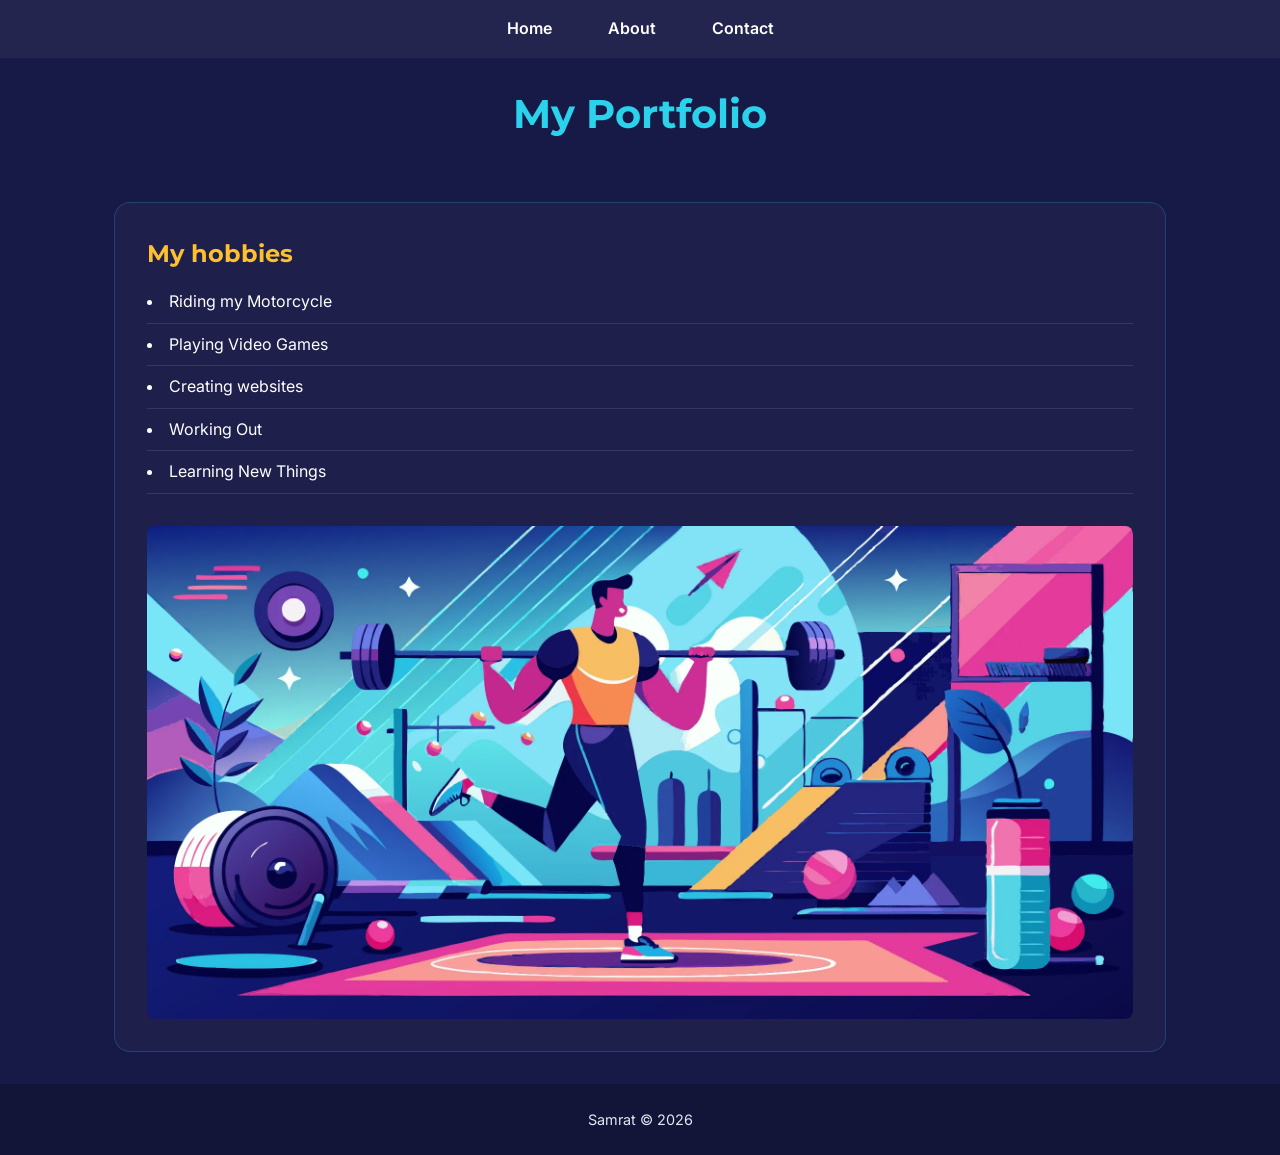
==== index.html @ 501aa0a3 "cleaner version" ====
<!DOCTYPE html>
<html lang="en">

<head>
    <meta charset="UTF-8">
    <meta name="viewport" content="width=device-width, initial-scale=1.0">
    <link rel="stylesheet" href="assets/css/style.css">
    <title>Home Page</title>
</head>

<body>
    <!--Share Navigation Header-->
    <header>
        <nav>
            <ul class="navigation">
                <li><a href="index.html">Home</a></li>
                <li><a href="about.html">About</a></li>
                <li><a href="contact.html">Contact</a></li>
            </ul>
        </nav>
        <h1 id="heading"> My Portfolio</h1>

    </header>
    <!--Main Content-->
    <main>
        <!--Section-->
        <section>
            <div class="parent">
                <div class="child">
                    <h2 style="margin: 0;">My hobbies</h2>
                    <ul class="hobbies">
                        <li>Riding my Motorcycle</li>
                        <li>Playing Video Games</li>
                        <li>Creating websites</li>
                        <li>Working Out</li>
                        <li>Learning New Things</li>
                    </ul>
                </div>
                <img src="assets/images/work_out.webp">
            
            </div>

        </section>
    </main>
    <!--Footer-->
    <footer>Samrat &copy; 2026</footer>
</body>

</html>
---- assets/css/style.css ----
@import url('https://fonts.googleapis.com/css2?family=Inter:wght@400;600&family=Montserrat:wght@700&display=swap');

:root {
  --color-neutral: #171946;  
  --color-primary: #2AD2EB;  
  --color-accent: #FFC02D;   
  --color-text: #FFFFFF;     
  --color-text-muted: #E2E8F0; 

  --font-heading: 'Montserrat', sans-serif;
  --font-body: 'Inter', sans-serif;

  --space-8: 8px;
  --space-16: 16px;
  --space-24: 24px;
  --space-32: 32px;
}

* {
  box-sizing: border-box;
  margin: 0;
  padding: 0;
}

body {
  background-color: var(--color-neutral);
  color: var(--color-text);
  font-family: var(--font-body);
  line-height: 1.6;
  min-height: 100vh;
  display: flex;
  flex-direction: column;
}

main {
  flex: 1;
  padding: var(--space-32) var(--space-24);
  max-width: 1100px;
  margin: 0 auto;
  width: 100%;
}

p {
  margin-bottom: var(--space-16);
  color: var(--color-text-muted);
  font-size: 1rem;
}

h2 {
  font-family: var(--font-heading);
  color: var(--color-accent);
  margin-bottom: var(--space-16);
}

img {
  max-width: 100%;
  height: auto;
  border-radius: var(--space-8);
}

footer {
  text-align: center;
  padding: var(--space-24);
  background-color: rgba(0, 0, 0, 0.2);
  color: var(--color-text-muted);
  font-size: 0.9rem;
  margin-top: auto;
}

#heading {
  font-family: var(--font-heading);
  color: var(--color-primary);
  text-align: center;
  padding: var(--space-24) 0;
  font-size: 2.5rem;
}

.navigation {
  list-style: none;
  display: flex;
  justify-content: center;
  gap: var(--space-24);
  padding: var(--space-16) 0;
  background-color: rgba(255, 255, 255, 0.05);
}

.navigation a {
  color: var(--color-text);
  text-decoration: none;
  font-weight: 600;
  padding: var(--space-8) var(--space-16);
  border-radius: var(--space-8);
  transition: all 0.3s ease;
}

.navigation a:hover {
  color: var(--color-neutral);
  background-color: var(--color-primary);
}

.parent {
  display: flex;
  flex-wrap: wrap;
  gap: var(--space-32);
  align-items: center;
  background-color: rgba(255, 255, 255, 0.03);
  padding: var(--space-32);
  border-radius: var(--space-16);
  border: 1px solid rgba(42, 210, 235, 0.2);
}

.child {
  flex: 1;
  min-width: 280px;
}

@media (max-width: 1200px) {
  #heading {
    font-size: 2rem;
  }

  .navigation {
    gap: var(--space-8);
  }

  .navigation a {
    padding: var(--space-8);
    font-size: 0.9rem;
  }

  .parent {
    padding: var(--space-16);
  }
}

@media (max-width: 768px) {
  .navigation {
    flex-direction: column;
    align-items: center;
  }

  #heading {
    font-size: 1.75rem;
  }

  main {
    padding: var(--space-16);
  }

}
.hobbies {
  list-style-position: inside;
  margin-top: var(--space-8);
}

.hobbies li {
  padding: var(--space-8) 0;
  border-bottom: 1px solid rgba(255, 255, 255, 0.1);
}

.about-description {
  background-color: rgba(255, 255, 255, 0.03);
  padding: var(--space-32);
  border-radius: var(--space-16);
  max-width: 800px;
  margin: 0 auto;
}

.contact-detail {
  background-color: rgba(255, 255, 255, 0.03);
  padding: var(--space-32);
  border-radius: var(--space-16);
  line-height: 2;
  font-size: 1.1rem;
  max-width: 600px;
  margin: 0 auto;
}
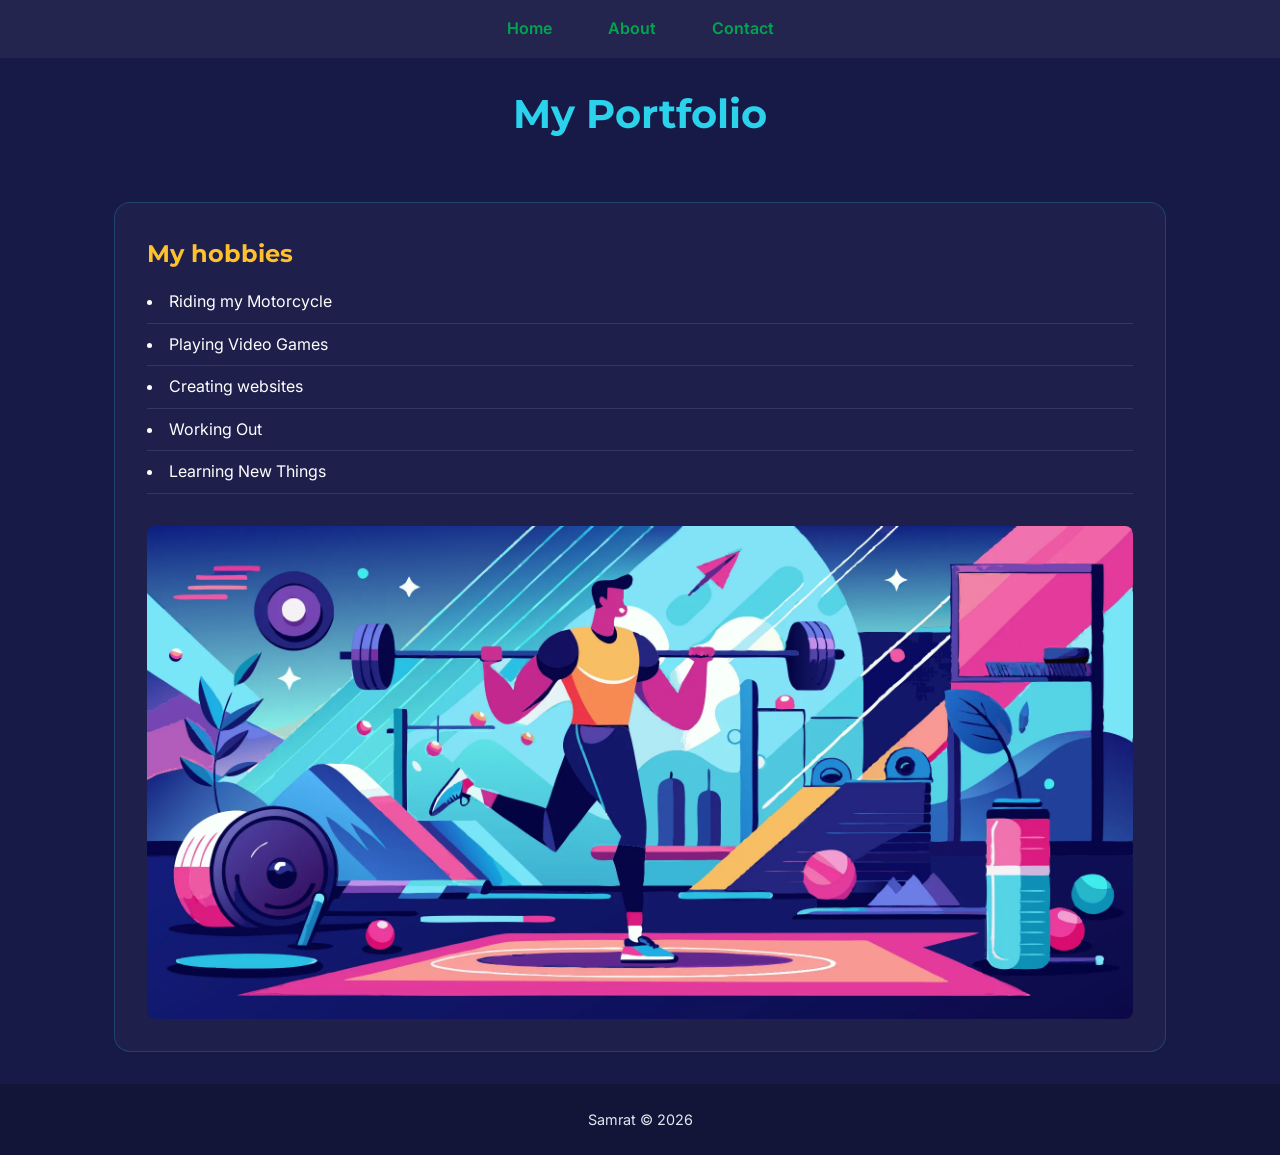
==== commit 45334034: "according to milestone assignment" ====
--- a/index.html
+++ b/index.html
@@ -36,7 +36,7 @@
                         <li>Learning New Things</li>
                     </ul>
                 </div>
-                <img src="assets/images/work_out.webp">
+                <img src="assets/images/work_out.webp" alt="An AI generated image showing a man doing lunges with three 25 pounds of weight-plates on each side of the barbell">
             
             </div>
 
--- a/assets/css/style.css
+++ b/assets/css/style.css
@@ -6,6 +6,7 @@
   --color-accent: #FFC02D;   
   --color-text: #FFFFFF;     
   --color-text-muted: #E2E8F0; 
+  --color-text-nav: #00A550;
 
   --font-heading: 'Montserrat', sans-serif;
   --font-body: 'Inter', sans-serif;
@@ -85,7 +86,7 @@
 }
 
 .navigation a {
-  color: var(--color-text);
+  color: var(--color-text-nav);
   text-decoration: none;
   font-weight: 600;
   padding: var(--space-8) var(--space-16);
@@ -166,6 +167,7 @@
   margin: 0 auto;
 }
 
+/* Gestalt Principles */
 .contact-detail {
   background-color: rgba(255, 255, 255, 0.03);
   padding: var(--space-32);
@@ -174,4 +176,106 @@
   font-size: 1.1rem;
   max-width: 600px;
   margin: 0 auto;
+}
+
+.contact-detail fieldset.form-group-fieldset {
+  border: 1px solid rgba(42, 210, 235, 0.3);
+  border-radius: var(--space-8);
+  padding: var(--space-16);
+  margin-bottom: var(--space-24);
+}
+
+.contact-detail legend {
+  font-family: var(--font-heading);
+  color: var(--color-primary);
+  font-weight: 600;
+  padding: 0 var(--space-8);
+}
+
+.form-field {
+  display: flex;
+  flex-direction: column;
+  margin-bottom: var(--space-16);
+}
+
+.form-field label {
+  font-weight: 600;
+  margin-bottom: var(--space-8, 8px);
+  color: var(--color-text);
+  font-size: 0.95rem;
+}
+
+.required {
+  color: #ff6b6b;
+  margin-left: 2px;
+}
+
+.form-field input[type="text"],
+.form-field input[type="email"],
+.form-field textarea {
+  width: 100%;
+  padding: var(--space-8) var(--space-16);
+  font-family: var(--font-body);
+  font-size: 1rem;
+  background-color: rgba(255, 255, 255, 0.05);
+  border: 1px solid rgba(255, 255, 255, 0.2);
+  border-radius: 4px;
+  color: var(--color-text);
+  transition: border-color 0.2s ease, box-shadow 0.2s ease;
+}
+
+.form-field input:focus,
+.form-field textarea:focus,
+.submit-btn:focus {
+  outline: 2px solid var(--color-accent);
+  outline-offset: 2px;
+  border-color: var(--color-accent);
+}
+
+.form-field-radio {
+  display: flex;
+  align-items: center;
+  gap: var(--space-8);
+  margin-bottom: var(--space-8);
+}
+
+.form-field-radio input[type="radio"] {
+  accent-color: var(--color-primary);
+  width: 18px;
+  height: 18px;
+}
+
+
+.form-field.has-error input {
+  border: 2px solid #ff6b6b;
+  background-color: rgba(255, 107, 107, 0.08);
+}
+
+/* error message for email */
+.error-message {
+  display: block;
+  color: #ff6b6b;
+  font-size: 0.875rem;
+  font-weight: 600;
+  margin-top: var(--space-8);
+}
+
+/* Action Button */
+.submit-btn {
+  background-color: var(--color-primary);
+  color: var(--color-neutral);
+  font-family: var(--font-heading);
+  font-size: 1rem;
+  font-weight: 700;
+  padding: var(--space-16) var(--space-24);
+  border: none;
+  border-radius: var(--space-8);
+  cursor: pointer;
+  transition: background-color 0.2s ease, transform 0.1s ease;
+  width: 100%;
+}
+
+/* Color change when hovering */
+.submit-btn:hover {
+  background-color: var(--color-accent);
 }
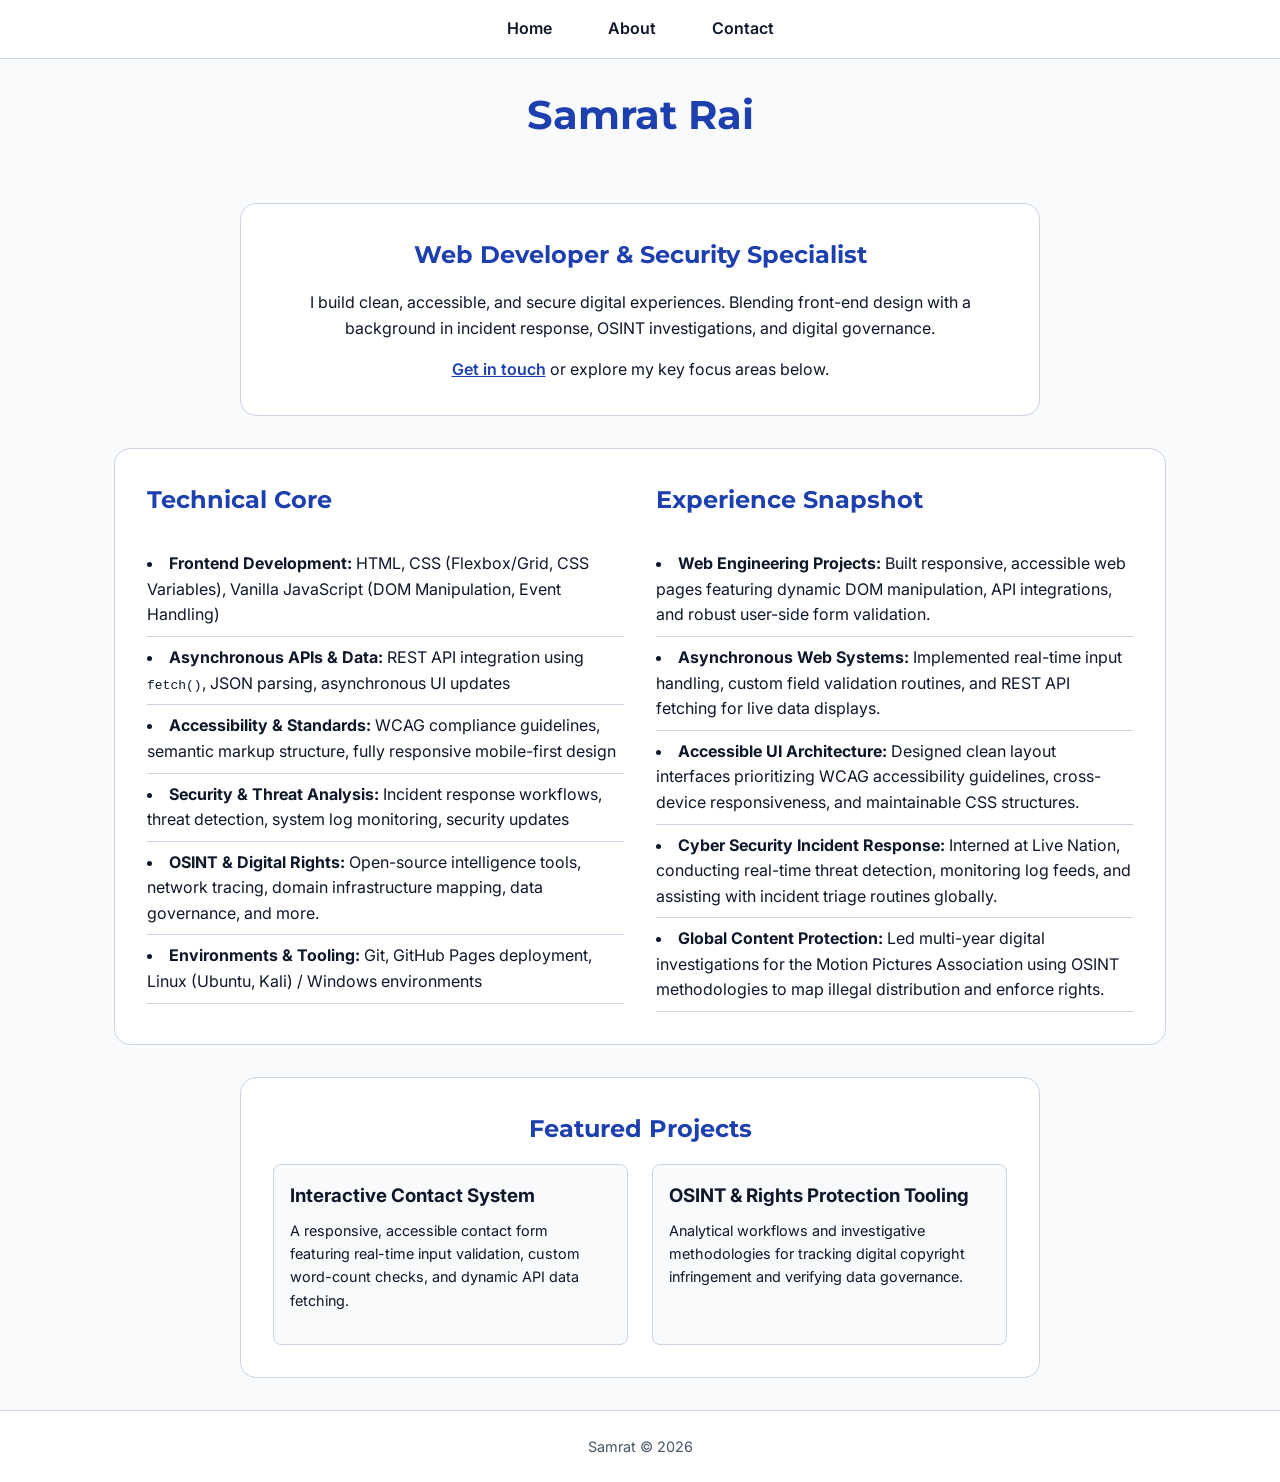
==== commit 71cce4fd: "updated home page and about page" ====
--- a/index.html
+++ b/index.html
@@ -5,11 +5,10 @@
     <meta charset="UTF-8">
     <meta name="viewport" content="width=device-width, initial-scale=1.0">
     <link rel="stylesheet" href="assets/css/style.css">
-    <title>Home Page</title>
+    <title>Samrat Rai | Web Developer & Security Specialist</title>
 </head>
 
 <body>
-    <!--Share Navigation Header-->
     <header>
         <nav>
             <ul class="navigation">
@@ -18,31 +17,108 @@
                 <li><a href="contact.html">Contact</a></li>
             </ul>
         </nav>
-        <h1 id="heading"> My Portfolio</h1>
+        <h1 id="heading">Samrat Rai</h1>
+    </header>
 
-    </header>
-    <!--Main Content-->
     <main>
-        <!--Section-->
-        <section>
-            <div class="parent">
-                <div class="child">
-                    <h2 style="margin: 0;">My hobbies</h2>
+        <section class="about-description" style="text-align: center; margin-bottom: 32px;">
+            <h2>Web Developer & Security Specialist</h2>
+            <p>I build clean, accessible, and secure digital experiences. Blending front-end design with a background in
+                incident response, OSINT investigations, and digital governance.</p>
+            <p style="margin-bottom: 0;">
+                <a href="contact.html" aria-label="click here to send me a message"
+                    style="color: var(--color-primary); font-weight: 600; text-decoration: underline;">Get in touch</a>
+                or explore my key focus areas below.
+            </p>
+        </section>
+
+        <section class="parent" style="margin-bottom: 32px;">
+            <!-- Column 1: Technical Core Container -->
+            <div class="child">
+                <div class="card-container">
+                    <h2 style="margin-top: 0;">Technical Core</h2>
                     <ul class="hobbies">
-                        <li>Riding my Motorcycle</li>
-                        <li>Playing Video Games</li>
-                        <li>Creating websites</li>
-                        <li>Working Out</li>
-                        <li>Learning New Things</li>
+                        <li>
+                            <strong>Frontend Development:</strong> HTML, CSS (Flexbox/Grid, CSS Variables), Vanilla
+                            JavaScript (DOM Manipulation, Event Handling)
+                        </li>
+                        <li>
+                            <strong>Asynchronous APIs & Data:</strong> REST API integration using <code>fetch()</code>,
+                            JSON parsing, asynchronous UI updates
+                        </li>
+                        <li>
+                            <strong>Accessibility & Standards:</strong> WCAG compliance guidelines, semantic markup
+                            structure, fully responsive mobile-first design
+                        </li>
+                        <li>
+                            <strong>Security & Threat Analysis:</strong> Incident response workflows, threat detection,
+                            system log monitoring, security updates
+                        </li>
+                        <li>
+                            <strong>OSINT & Digital Rights:</strong> Open-source intelligence tools, network tracing,
+                            domain infrastructure mapping, data governance, and more.
+                        </li>
+                        <li>
+                            <strong>Environments & Tooling:</strong> Git, GitHub Pages deployment, Linux (Ubuntu, Kali)
+                            /
+                            Windows environments
+                        </li>
                     </ul>
                 </div>
-                <img src="assets/images/work_out.webp" alt="An AI generated image showing a man doing lunges with three 25 pounds of weight-plates on each side of the barbell">
-            
             </div>
 
+            <div class="child">
+                <div class="card-container">
+                    <h2 style="margin-top: 0;">Experience Snapshot</h2>
+                    <ul class="hobbies">
+                        <li>
+                            <strong>Web Engineering Projects:</strong> Built responsive, accessible web pages featuring
+                            dynamic DOM manipulation, API integrations, and robust user-side form validation.
+                        </li>
+                        <li>
+                            <strong>Asynchronous Web Systems:</strong> Implemented real-time input handling, custom
+                            field validation routines, and REST API fetching for live data displays.
+                        </li>
+                        <li>
+                            <strong>Accessible UI Architecture:</strong> Designed clean layout interfaces prioritizing
+                            WCAG accessibility guidelines, cross-device responsiveness, and maintainable CSS
+                            structures.
+                        </li>
+                        <li>
+                            <strong>Cyber Security Incident Response:</strong> Interned at Live Nation, conducting
+                            real-time threat detection, monitoring log feeds, and assisting with incident triage
+                            routines globally.
+                        </li>
+                        <li>
+                            <strong>Global Content Protection:</strong> Led multi-year digital investigations for the
+                            Motion Pictures Association using OSINT methodologies to map illegal distribution and
+                            enforce rights.
+                        </li>
+
+                    </ul>
+                </div>
+            </div>
+        </section>
+
+        <section class="about-description">
+            <h2 style="text-align: center;">Featured Projects</h2>
+            <div style="display: flex; flex-wrap: wrap; gap: 24px; margin-top: 16px;">
+                <div
+                    style="flex: 1; min-width: 250px; border: 1px solid var(--color-border); padding: 16px; border-radius: 8px; background: var(--color-bg);">
+                    <h3>Interactive Contact System</h3>
+                    <p style="font-size: 0.9rem; margin-top: 8px;">A responsive, accessible contact form featuring
+                        real-time input validation, custom word-count checks, and dynamic API data fetching.</p>
+                </div>
+                <div
+                    style="flex: 1; min-width: 250px; border: 1px solid var(--color-border); padding: 16px; border-radius: 8px; background: var(--color-bg);">
+                    <h3>OSINT & Rights Protection Tooling</h3>
+                    <p style="font-size: 0.9rem; margin-top: 8px;">Analytical workflows and investigative methodologies
+                        for tracking digital copyright infringement and verifying data governance.</p>
+                </div>
+            </div>
         </section>
     </main>
-    <!--Footer-->
+
     <footer>Samrat &copy; 2026</footer>
 </body>
 
--- a/assets/css/style.css
+++ b/assets/css/style.css
@@ -1,12 +1,16 @@
 @import url('https://fonts.googleapis.com/css2?family=Inter:wght@400;600&family=Montserrat:wght@700&display=swap');
 
 :root {
-  --color-neutral: #171946;  
-  --color-primary: #2AD2EB;  
-  --color-accent: #FFC02D;   
-  --color-text: #FFFFFF;     
-  --color-text-muted: #E2E8F0; 
-  --color-text-nav: #00A550;
+  --color-bg: #f8fafc;
+  --color-surface: #ffffff;
+  --color-primary: #1e40af;
+  --color-accent: #0284c7;
+  --color-text: #0f172a;
+  --color-text-muted: #475569;
+  --color-text-nav: #0f172a;
+  --color-border: #cbd5e1;
+  --color-error: #dc2626;
+  --color-success: #16a34a;
 
   --font-heading: 'Montserrat', sans-serif;
   --font-body: 'Inter', sans-serif;
@@ -24,7 +28,7 @@
 }
 
 body {
-  background-color: var(--color-neutral);
+  background-color: var(--color-bg);
   color: var(--color-text);
   font-family: var(--font-body);
   line-height: 1.6;
@@ -35,7 +39,7 @@
 
 main {
   flex: 1;
-  padding: var(--space-32) var(--space-24);
+  padding: var(--space-16);
   max-width: 1100px;
   margin: 0 auto;
   width: 100%;
@@ -43,13 +47,13 @@
 
 p {
   margin-bottom: var(--space-16);
-  color: var(--color-text-muted);
+  color: var(--color-text);
   font-size: 1rem;
 }
 
 h2 {
   font-family: var(--font-heading);
-  color: var(--color-accent);
+  color: var(--color-primary);
   margin-bottom: var(--space-16);
 }
 
@@ -62,10 +66,11 @@
 footer {
   text-align: center;
   padding: var(--space-24);
-  background-color: rgba(0, 0, 0, 0.2);
+  background-color: var(--color-surface);
   color: var(--color-text-muted);
   font-size: 0.9rem;
   margin-top: auto;
+  border-top: 1px solid var(--color-border);
 }
 
 #heading {
@@ -73,82 +78,98 @@
   color: var(--color-primary);
   text-align: center;
   padding: var(--space-24) 0;
-  font-size: 2.5rem;
+  font-size: 1.75rem;
 }
 
 .navigation {
   list-style: none;
   display: flex;
+  flex-direction: column;
+  align-items: center;
   justify-content: center;
-  gap: var(--space-24);
+  gap: var(--space-8);
   padding: var(--space-16) 0;
-  background-color: rgba(255, 255, 255, 0.05);
+  background-color: var(--color-surface);
+  border-bottom: 1px solid var(--color-border);
 }
 
 .navigation a {
   color: var(--color-text-nav);
   text-decoration: none;
   font-weight: 600;
-  padding: var(--space-8) var(--space-16);
+  padding: var(--space-8);
+  font-size: 0.95rem;
   border-radius: var(--space-8);
-  transition: all 0.3s ease;
+  transition: all 0.2s ease;
 }
 
 .navigation a:hover {
-  color: var(--color-neutral);
+  color: var(--color-surface);
   background-color: var(--color-primary);
 }
 
+/* Parent container setup for top alignment */
 .parent {
   display: flex;
   flex-wrap: wrap;
   gap: var(--space-32);
-  align-items: center;
-  background-color: rgba(255, 255, 255, 0.03);
-  padding: var(--space-32);
+  align-items: flex-start;
+  /* Aligns child elements strictly to top line */
+  background-color: var(--color-surface);
+  padding: var(--space-16);
   border-radius: var(--space-16);
-  border: 1px solid rgba(42, 210, 235, 0.2);
+  border: 1px solid var(--color-border);
 }
 
 .child {
   flex: 1;
   min-width: 280px;
-}
-
-@media (max-width: 1200px) {
+  display: flex;
+  flex-direction: column;
+}
+
+.child h2 {
+  margin-top: 0;
+  /* Ensures headers share precise top baseline */
+}
+
+@media (min-width: 768px) {
+  main {
+    padding: var(--space-32) var(--space-24);
+  }
+
   #heading {
     font-size: 2rem;
   }
 
   .navigation {
-    gap: var(--space-8);
+    flex-direction: row;
+    gap: var(--space-24);
   }
 
   .navigation a {
-    padding: var(--space-8);
-    font-size: 0.9rem;
-  }
-
+    padding: var(--space-8) var(--space-16);
+    font-size: 1rem;
+  }
+
+  /* Force equal 2-column grid layout on desktop screens */
   .parent {
-    padding: var(--space-16);
-  }
-}
-
-@media (max-width: 768px) {
-  .navigation {
-    flex-direction: column;
-    align-items: center;
-  }
-
+    display: grid;
+    grid-template-columns: 1fr 1fr;
+    align-items: start;
+  }
+}
+
+@media (min-width: 1200px) {
   #heading {
-    font-size: 1.75rem;
-  }
-
-  main {
-    padding: var(--space-16);
-  }
-
-}
+    font-size: 2.5rem;
+  }
+
+  .parent {
+    padding: var(--space-32);
+  }
+}
+
 .hobbies {
   list-style-position: inside;
   margin-top: var(--space-8);
@@ -156,30 +177,31 @@
 
 .hobbies li {
   padding: var(--space-8) 0;
-  border-bottom: 1px solid rgba(255, 255, 255, 0.1);
+  border-bottom: 1px solid var(--color-border);
 }
 
 .about-description {
-  background-color: rgba(255, 255, 255, 0.03);
+  background-color: var(--color-surface);
   padding: var(--space-32);
   border-radius: var(--space-16);
   max-width: 800px;
   margin: 0 auto;
-}
-
-/* Gestalt Principles */
+  border: 1px solid var(--color-border);
+}
+
 .contact-detail {
-  background-color: rgba(255, 255, 255, 0.03);
+  background-color: var(--color-surface);
   padding: var(--space-32);
   border-radius: var(--space-16);
-  line-height: 2;
-  font-size: 1.1rem;
+  line-height: 1.8;
+  font-size: 1rem;
   max-width: 600px;
   margin: 0 auto;
+  border: 1px solid var(--color-border);
 }
 
 .contact-detail fieldset.form-group-fieldset {
-  border: 1px solid rgba(42, 210, 235, 0.3);
+  border: 1px solid var(--color-border);
   border-radius: var(--space-8);
   padding: var(--space-16);
   margin-bottom: var(--space-24);
@@ -200,14 +222,18 @@
 
 .form-field label {
   font-weight: 600;
-  margin-bottom: var(--space-8, 8px);
+  margin-bottom: var(--space-8);
   color: var(--color-text);
   font-size: 0.95rem;
 }
 
 .required {
-  color: #ff6b6b;
+  color: var(--color-error);
   margin-left: 2px;
+}
+
+.optional {
+  color: var(--color-text-muted);
 }
 
 .form-field input[type="text"],
@@ -217,8 +243,8 @@
   padding: var(--space-8) var(--space-16);
   font-family: var(--font-body);
   font-size: 1rem;
-  background-color: rgba(255, 255, 255, 0.05);
-  border: 1px solid rgba(255, 255, 255, 0.2);
+  background-color: var(--color-bg);
+  border: 1px solid var(--color-border);
   border-radius: 4px;
   color: var(--color-text);
   transition: border-color 0.2s ease, box-shadow 0.2s ease;
@@ -228,8 +254,8 @@
 .form-field textarea:focus,
 .submit-btn:focus {
   outline: 2px solid var(--color-accent);
-  outline-offset: 2px;
-  border-color: var(--color-accent);
+  outline-offset: 1px;
+  border-color: var(--color-primary);
 }
 
 .form-field-radio {
@@ -245,25 +271,27 @@
   height: 18px;
 }
 
-
-.form-field.has-error input {
-  border: 2px solid #ff6b6b;
-  background-color: rgba(255, 107, 107, 0.08);
-}
-
-/* error message for email */
+.form-field.has-error input,
+.form-field.has-error textarea {
+  border-color: var(--color-error);
+  background-color: #fef2f2;
+}
+
 .error-message {
-  display: block;
-  color: #ff6b6b;
+  display: none;
+  color: var(--color-error);
   font-size: 0.875rem;
   font-weight: 600;
-  margin-top: var(--space-8);
-}
-
-/* Action Button */
+  margin-top: 4px;
+}
+
+.form-field.has-error .error-message {
+  display: block;
+}
+
 .submit-btn {
   background-color: var(--color-primary);
-  color: var(--color-neutral);
+  color: #ffffff;
   font-family: var(--font-heading);
   font-size: 1rem;
   font-weight: 700;
@@ -271,11 +299,16 @@
   border: none;
   border-radius: var(--space-8);
   cursor: pointer;
-  transition: background-color 0.2s ease, transform 0.1s ease;
+  transition: background-color 0.2s ease;
   width: 100%;
 }
 
-/* Color change when hovering */
 .submit-btn:hover {
   background-color: var(--color-accent);
+}
+
+.card-container {
+  display: flex;
+  flex-direction: column;
+  height: 100%;
 }
